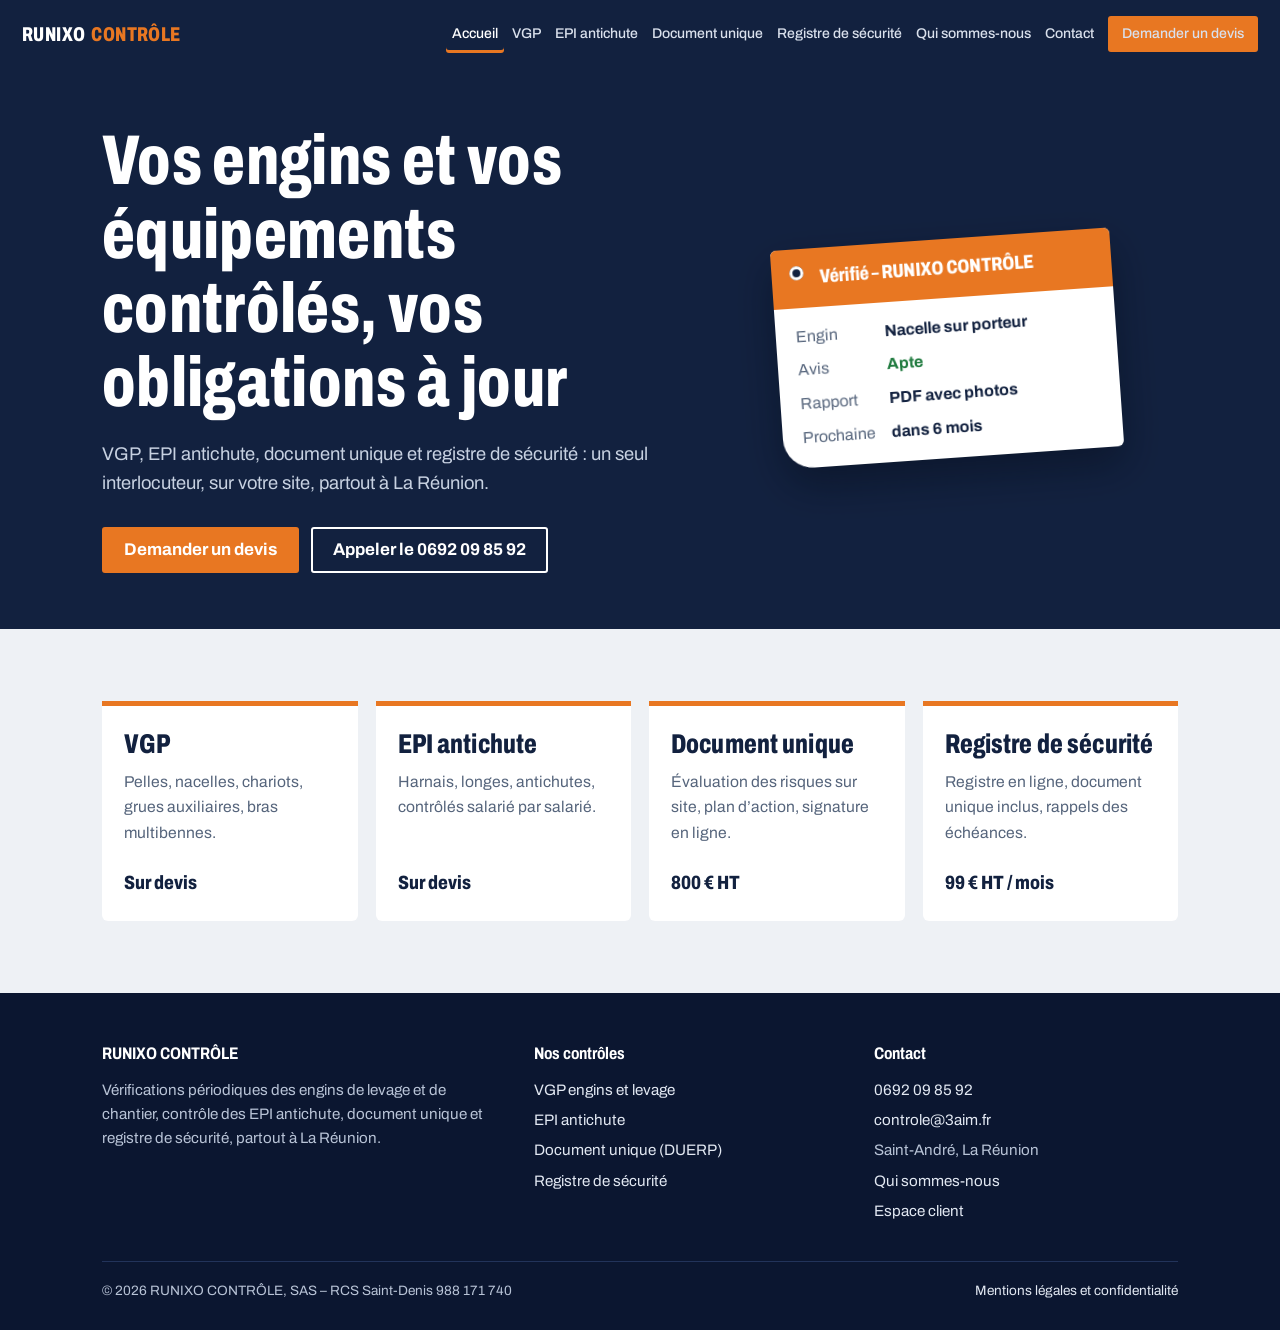
==== index.html @ d02f0254 "Add files via upload" ====
<!DOCTYPE html>
<html lang="fr">
<head>
<meta charset="utf-8">
<meta name="viewport" content="width=device-width, initial-scale=1, viewport-fit=cover">
<title>RUNIXO CONTRÔLE – VGP, EPI antichute, DUERP et registre de sécurité à La Réunion</title>
<meta name="description" content="Vérifications générales périodiques (VGP) des engins de levage et de chantier, contrôle des EPI antichute, document unique et registre de sécurité pour les entreprises de La Réunion.">
<meta name="theme-color" content="#12213F">
<link rel="icon" href="data:image/svg+xml,%3Csvg xmlns='http://www.w3.org/2000/svg' viewBox='0 0 32 32'%3E%3Crect width='32' height='32' rx='4' fill='%2312213F'/%3E%3Cpath d='M9 16.5l4.5 4.5L23 11' stroke='%23E87722' stroke-width='4' fill='none'/%3E%3C/svg%3E">
<link rel="preconnect" href="https://fonts.googleapis.com">
<link rel="preconnect" href="https://fonts.gstatic.com" crossorigin>
<link href="https://fonts.googleapis.com/css2?family=Archivo:wdth,wght@62..125,400..800&display=swap" rel="stylesheet">
<link rel="stylesheet" href="style.css">
</head>
<body>
<header class="top">
  <div class="wrap">
    <a class="brand" href="index.html" aria-label="RUNIXO CONTRÔLE, accueil">RUNIXO <b>CONTRÔLE</b></a>
    <button class="menu-btn" aria-expanded="false" aria-controls="nav">Menu</button>
    <nav class="nav" id="nav" aria-label="Navigation principale">
      <a href="index.html" aria-current="page">Accueil</a><a href="vgp.html">VGP</a><a href="epi.html">EPI antichute</a><a href="duerp.html">Document unique</a><a href="registre.html">Registre de sécurité</a><a href="qui-sommes-nous.html">Qui sommes-nous</a><a href="contact.html">Contact</a>
      <a class="btn btn-or" href="contact.html">Demander un devis</a>
    </nav>
  </div>
</header>
<main>
<section class="hero"><div class="wrap">
  <div>
    <h1>Vos engins et vos équipements contrôlés, vos obligations à jour</h1>
    <p class="lead">VGP, EPI antichute, document unique et registre de sécurité : un seul interlocuteur, sur votre site, partout à La Réunion.</p>
    <div class="ctas">
      <a class="btn btn-or" href="contact.html">Demander un devis</a>
      <a class="btn btn-line" href="tel:+262692098592">Appeler le 0692 09 85 92</a>
    </div>
  </div>
  <div class="tag solo" aria-hidden="true">
    <div class="t-head">Vérifié – RUNIXO CONTRÔLE</div>
    <dl>
      <dt>Engin</dt><dd>Nacelle sur porteur</dd>
      <dt>Avis</dt><dd class="ok">Apte</dd>
      <dt>Rapport</dt><dd>PDF avec photos</dd>
      <dt>Prochaine</dt><dd>dans 6 mois</dd>
    </dl>
  </div>
</div></section>

<section class="sec"><div class="wrap">
  <div class="tiles">
    <a class="tile" href="vgp.html">
      <h2>VGP</h2>
      <p>Pelles, nacelles, chariots, grues auxiliaires, bras multibennes.</p>
      <span class="t-price">Sur devis</span>
    </a>
    <a class="tile" href="epi.html">
      <h2>EPI antichute</h2>
      <p>Harnais, longes, antichutes, contrôlés salarié par salarié.</p>
      <span class="t-price">Sur devis</span>
    </a>
    <a class="tile" href="duerp.html">
      <h2>Document unique</h2>
      <p>Évaluation des risques sur site, plan d’action, signature en ligne.</p>
      <span class="t-price">800 € HT</span>
    </a>
    <a class="tile" href="registre.html">
      <h2>Registre de sécurité</h2>
      <p>Registre en ligne, document unique inclus, rappels des échéances.</p>
      <span class="t-price">99 € HT / mois</span>
    </a>
  </div>
</div></section>

</main>
<footer class="foot">
  <div class="wrap">
    <div class="cols">
      <div>
        <h4>RUNIXO CONTRÔLE</h4>
        <p>Vérifications périodiques des engins de levage et de chantier, contrôle des EPI antichute, document unique et registre de sécurité, partout à La Réunion.</p>
      </div>
      <div>
        <h4>Nos contrôles</h4>
        <ul>
          <li><a href="vgp.html">VGP engins et levage</a></li>
          <li><a href="epi.html">EPI antichute</a></li>
          <li><a href="duerp.html">Document unique (DUERP)</a></li>
          <li><a href="registre.html">Registre de sécurité</a></li>
        </ul>
      </div>
      <div>
        <h4>Contact</h4>
        <ul>
          <li><a href="tel:+262692098592">0692 09 85 92</a></li>
          <li><a href="mailto:controle@3aim.fr">controle@3aim.fr</a></li>
          <li>Saint-André, La Réunion</li>
          <li><a href="qui-sommes-nous.html">Qui sommes-nous</a></li>
          <li><a href="https://espace.3aim.fr">Espace client</a></li>
        </ul>
      </div>
    </div>
    <div class="legal">
      <span>© 2026 RUNIXO CONTRÔLE, SAS – RCS Saint-Denis 988 171 740</span>
      <span><a href="mentions-legales.html">Mentions légales et confidentialité</a></span>
    </div>
  </div>
</footer>
<script src="script.js"></script>
</body>
</html>
---- style.css ----
/* RUNIXO CONTRÔLE — controle.3aim.fr */
:root{
  --navy:#12213F; --navy-2:#1A3A6B; --orange:#E87722; --orange-dk:#C45F12;
  --bg:#EEF1F5; --surface:#FFFFFF; --text:#12213F; --muted:#56657C; --line:#D3DAE4;
  --tag:#FFFFFF; --hero-ink:#FFFFFF;
  --maxw:1120px;
  color-scheme:light;
  box-sizing:border-box;
  padding-top:env(safe-area-inset-top,0px);
  padding-bottom:env(safe-area-inset-bottom,0px);
}
@media (prefers-color-scheme:dark){
  :root:not([data-theme="light"]){--bg:#0D1526;--surface:#15213A;--text:#E7ECF4;--muted:#9EABC0;--line:#273652;--tag:#F4F6F9;color-scheme:dark}
}
:root[data-theme="dark"]{--bg:#0D1526;--surface:#15213A;--text:#E7ECF4;--muted:#9EABC0;--line:#273652;--tag:#F4F6F9;color-scheme:dark}
*,*::before,*::after{box-sizing:inherit}
html{scroll-padding-top:calc(env(safe-area-inset-top,0px) + 80px)}
body{margin:0;background:var(--bg);color:var(--text);font-family:"Archivo",system-ui,-apple-system,"Segoe UI",Roboto,Arial,sans-serif;font-size:17px;line-height:1.6;-webkit-font-smoothing:antialiased}
img{max-width:100%;height:auto;display:block}
a{color:inherit}
:focus-visible{outline:3px solid var(--orange);outline-offset:3px}
.wrap{max-width:var(--maxw);margin:0 auto;padding:0 22px}
h1,h2,h3{font-stretch:72%;font-weight:800;line-height:1.05;letter-spacing:.005em;margin:0}
h1{font-size:clamp(2.4rem,6.4vw,4.4rem)}
h2{font-size:clamp(1.8rem,3.6vw,2.6rem);margin-bottom:.5em}
h3{font-size:1.35rem;margin-bottom:.35em}
p{margin:0 0 1em;max-width:68ch}
.lead{font-size:1.15rem;color:var(--muted)}

/* En-tête */
body::before{content:"";position:fixed;inset:0 0 auto;height:env(safe-area-inset-top,0px);z-index:60;background:#12213F}
.top{position:sticky;top:env(safe-area-inset-top,0px);z-index:50;background:#12213F;color:#fff}
.top .wrap{display:flex;align-items:center;gap:18px;min-height:68px}
.brand{display:flex;align-items:baseline;gap:6px;text-decoration:none;font-stretch:70%;font-weight:800;font-size:1.45rem;letter-spacing:.02em;white-space:nowrap}
.brand b{color:var(--orange);font-weight:800}
.brand img{height:40px;width:auto}
.nav{display:flex;gap:2px;margin-left:auto;align-items:center}
.nav a{white-space:nowrap;text-decoration:none;padding:8px 10px;border-radius:3px;font-size:.95rem;font-weight:500;color:#D9E0EC}
.nav a:hover{color:#fff;background:rgba(255,255,255,.08)}
.nav a[aria-current="page"]{color:#fff;box-shadow:inset 0 -3px 0 var(--orange)}
.btn{display:inline-flex;align-items:center;justify-content:center;gap:8px;text-decoration:none;font:inherit;font-weight:700;border:0;border-radius:3px;padding:13px 22px;cursor:pointer;line-height:1.2}
.btn-or{background:var(--orange);color:#fff}
.btn-or:hover{background:var(--orange-dk)}
.btn-line{background:transparent;color:inherit;box-shadow:inset 0 0 0 2px currentColor}
.top .btn{padding:10px 16px;margin-left:8px}
.menu-btn{display:none;margin-left:auto;background:transparent;color:#fff;border:1px solid rgba(255,255,255,.35);border-radius:3px;padding:8px 12px;font:inherit;font-weight:600;cursor:pointer}
@media (max-width:1140px){
  .menu-btn{display:block}
  .nav{display:none;position:absolute;left:0;right:0;top:100%;flex-direction:column;align-items:stretch;background:#12213F;padding:8px 22px 18px;border-top:1px solid rgba(255,255,255,.1)}
  .nav.open{display:flex}
  .nav a{padding:12px 4px;font-size:1.05rem}
  .top .btn{margin:10px 0 0}
}

/* Héros d'accueil */
.hero{background:#12213F;color:var(--hero-ink);overflow:hidden}
.hero .wrap{display:grid;grid-template-columns:1.1fr .9fr;gap:48px;align-items:center;padding-top:56px;padding-bottom:64px}
.hero p.lead{color:#C7D1E1;margin-top:20px}
.hero .ctas{display:flex;gap:12px;flex-wrap:wrap;margin-top:28px}
.hero .tel{color:#C7D1E1;margin-top:18px;font-size:.98rem}
.hero .tel a{color:#fff;font-weight:700;text-decoration:none}
.shot{position:relative}
.shot img{border-radius:4px;aspect-ratio:4/5;object-fit:cover;width:100%}
/* L'étiquette de vérification : l'élément signature du site */
.tag{position:absolute;left:-36px;bottom:34px;width:250px;background:var(--tag);color:#12213F;border-radius:6px 6px 6px 30px;box-shadow:0 18px 40px rgba(4,10,25,.45);transform:rotate(-4deg);overflow:hidden}
.tag::before{content:"";position:absolute;left:16px;top:13px;width:14px;height:14px;border-radius:50%;background:#12213F;box-shadow:0 0 0 3px #fff inset}
.tag .t-head{background:var(--orange);color:#fff;padding:10px 14px 10px 42px;font-stretch:75%;font-weight:800;font-size:1.05rem}
.tag dl{margin:0;padding:12px 16px 14px;display:grid;grid-template-columns:auto 1fr;gap:4px 12px;font-size:.88rem}
.tag dt{color:#56657C}
.tag dd{margin:0;font-weight:700}
.tag .ok{color:#1F7A3E}
@media (max-width:860px){
  .hero .wrap{grid-template-columns:1fr;gap:36px;padding-top:36px}
  .tag{left:12px;bottom:18px;width:230px}
}

/* Sections */
.sec{padding:72px 0}
.sec.alt{background:var(--surface)}
.sec-head{max-width:720px;margin-bottom:36px}

/* Tableau des contrôles */
.board{border-top:3px solid var(--navy-2)}
.board-row{display:grid;grid-template-columns:1.1fr 1.7fr .8fr .8fr auto;gap:22px;align-items:center;padding:22px 4px;border-bottom:1px solid var(--line);text-decoration:none}
.board-row:hover h3{color:var(--orange)}
.board-row p{margin:0;color:var(--muted);font-size:.98rem}
.board-row .k{display:block;font-size:.8rem;color:var(--muted)}
.board-row .v{font-weight:700;font-variant-numeric:tabular-nums}
.board-row .go{font-weight:700;color:var(--orange);white-space:nowrap}
.board-head{display:grid;grid-template-columns:1.1fr 1.7fr .8fr .8fr auto;gap:22px;padding:10px 4px;font-size:.85rem;color:var(--muted)}
@media (max-width:860px){
  .board-head{display:none}
  .board-row{grid-template-columns:1fr 1fr;gap:8px 18px}
  .board-row h3,.board-row>p{grid-column:1/-1}
  .board-row .go{grid-column:1/-1}
}
@media (min-width:861px){.board-row .k{display:none}}

/* Étapes (une vraie séquence) */
.steps{list-style:none;margin:0;padding:0;display:grid;grid-template-columns:repeat(4,1fr);gap:0;counter-reset:s}
.steps li{counter-increment:s;padding:0 22px 0 0;position:relative}
.steps li::before{content:counter(s);display:flex;align-items:center;justify-content:center;width:44px;height:44px;border-radius:50%;background:var(--orange);color:#fff;font-weight:800;font-size:1.15rem;margin-bottom:14px;position:relative;z-index:1}
.steps li::after{content:"";position:absolute;top:21px;left:44px;right:0;height:2px;background:var(--line)}
.steps li:last-child::after{display:none}
.steps p{color:var(--muted);font-size:.98rem}
@media (max-width:860px){.steps{grid-template-columns:1fr 1fr;gap:28px}.steps li::after{display:none}}
@media (max-width:520px){.steps{grid-template-columns:1fr}}

/* Bandeau */
.band{background:var(--orange);color:#fff}
.band .wrap{display:flex;gap:24px;align-items:center;justify-content:space-between;flex-wrap:wrap;padding-top:36px;padding-bottom:36px}
.band h2{margin:0;color:#fff}
.band p{margin:6px 0 0;color:#FFF1E6}
.band .btn{background:#12213F;color:#fff}

/* Pages de service */
.page-head{background:#12213F;color:#fff;padding:56px 0 48px}
.page-head .wrap{display:grid;grid-template-columns:1.4fr .6fr;gap:40px;align-items:end}
.page-head p.lead{color:#C7D1E1;margin:18px 0 0}
.facts{border-left:4px solid var(--orange);padding:4px 0 4px 18px}
.facts div{margin-bottom:12px}
.facts span{display:block;font-size:.85rem;color:#AEB9CC}
.facts strong{font-size:1.15rem;font-stretch:80%}
@media (max-width:860px){.page-head .wrap{grid-template-columns:1fr}}
.split{display:grid;grid-template-columns:1fr 1fr;gap:56px;align-items:start}
@media (max-width:860px){.split{grid-template-columns:1fr;gap:32px}}
.checks{list-style:none;margin:0 0 1em;padding:0}
.checks li{padding:10px 0 10px 32px;border-bottom:1px solid var(--line);position:relative}
.checks li::before{content:"";position:absolute;left:4px;top:17px;width:14px;height:8px;border-left:3px solid var(--orange);border-bottom:3px solid var(--orange);transform:rotate(-45deg)}
.figure img{border-radius:4px;width:100%;aspect-ratio:4/3;object-fit:cover}
.figure figcaption{font-size:.9rem;color:var(--muted);margin-top:8px}
.figure{margin:0}
.note{background:var(--surface);border-left:4px solid var(--navy-2);padding:16px 20px;border-radius:0 4px 4px 0;font-size:.98rem}
.sec.alt .note{background:var(--bg)}
.thumbs{display:grid;grid-template-columns:repeat(3,1fr);gap:12px}
.thumbs img{aspect-ratio:1;object-fit:cover;border-radius:4px;width:100%}
.thumbs .ph{aspect-ratio:1;border-radius:4px;border:2px dashed var(--line);display:flex;align-items:center;justify-content:center;color:var(--muted);font-size:.9rem;text-align:center;padding:10px}

/* Tarifs */
.price{background:var(--surface);border:2px solid var(--navy-2);border-radius:6px;overflow:hidden}
.price .p-top{background:#12213F;color:#fff;padding:24px 26px}
.price .amount{font-stretch:62%;font-weight:800;font-size:4rem;line-height:1}
.price .amount small{font-size:1.1rem;font-stretch:90%;font-weight:600;margin-left:6px}
.price .p-body{padding:22px 26px}
.price.side{border-color:var(--line)}
.price.side .p-top{background:var(--bg);color:var(--text)}
.price.side .amount{font-size:3rem}
.prices{display:grid;grid-template-columns:1.3fr 1fr;gap:24px;align-items:start}
@media (max-width:860px){.prices{grid-template-columns:1fr}}
.small{font-size:.9rem;color:var(--muted)}

/* Formulaire */
.form{display:grid;grid-template-columns:1fr 1fr;gap:16px 20px;background:var(--surface);padding:28px;border-radius:6px;border:1px solid var(--line)}
.form .full{grid-column:1/-1}
.form label{display:block;font-weight:600;font-size:.95rem;margin-bottom:6px}
.form input,.form select,.form textarea{width:100%;font:inherit;padding:11px 12px;border:1px solid var(--line);border-radius:3px;background:var(--bg);color:var(--text)}
.form textarea{min-height:130px;resize:vertical}
.form fieldset{border:0;margin:0;padding:0}
.form legend{font-weight:600;font-size:.95rem;margin-bottom:8px}
.choices{display:flex;flex-wrap:wrap;gap:8px}
.choices label{display:flex;align-items:center;gap:8px;font-weight:500;margin:0;padding:9px 14px;border:1px solid var(--line);border-radius:3px;cursor:pointer;background:var(--bg)}
.choices input{width:auto;margin:0;accent-color:var(--orange)}
.consent{display:flex;gap:10px;align-items:flex-start;font-size:.92rem;color:var(--muted)}
.consent input{width:auto;margin-top:5px;accent-color:var(--orange)}
.form-msg{grid-column:1/-1;margin:0;font-weight:600}
.form-msg.ok{color:#1F7A3E}
.form-msg.err{color:#B42318}
@media (max-width:640px){.form{grid-template-columns:1fr;padding:20px}}
.hp{position:absolute;left:-9999px}

/* Pied de page */
.foot{background:#0B1630;color:#B8C3D6;padding:48px 0 28px;font-size:.95rem}
.foot .cols{display:grid;grid-template-columns:1.3fr 1fr 1fr;gap:36px}
.foot h4{color:#fff;font-stretch:80%;font-size:1.05rem;margin:0 0 10px}
.foot a{color:#E2E8F2;text-decoration:none}
.foot a:hover{color:var(--orange)}
.foot ul{list-style:none;margin:0;padding:0}
.foot li{margin-bottom:6px}
.foot .legal{border-top:1px solid #22335A;margin-top:32px;padding-top:18px;font-size:.85rem;display:flex;gap:18px;flex-wrap:wrap;justify-content:space-between}
@media (max-width:760px){.foot .cols{grid-template-columns:1fr}}

.prose h2{margin-top:1.4em;font-size:1.6rem}
.prose{max-width:760px}

@media (prefers-reduced-motion:no-preference){
  .tag{animation:tagin .7s .25s both cubic-bezier(.2,.8,.2,1)}
  @keyframes tagin{from{opacity:0;transform:translateY(24px) rotate(-12deg)}to{opacity:1;transform:rotate(-4deg)}}
}

/* Version sans photos : étiquette seule dans le héros */
.tag.solo{position:relative;left:auto;bottom:auto;width:100%;max-width:340px;justify-self:center;font-size:1.05rem}
.tag.solo .t-head{font-size:1.2rem;padding:14px 18px 14px 48px}
.tag.solo::before{left:18px;top:17px}
.tag.solo dl{padding:16px 20px 18px;gap:8px 16px;font-size:1rem}
@media (max-width:860px){.tag.solo{left:auto;bottom:auto;width:100%;max-width:320px;justify-self:start}}

/* Tuiles d'accueil */
.tiles{display:grid;grid-template-columns:repeat(4,1fr);gap:18px}
.tile{display:flex;flex-direction:column;background:var(--surface);border-top:5px solid var(--orange);border-radius:0 0 6px 6px;padding:24px 22px 22px;text-decoration:none;min-height:220px}
.tile h2{font-size:1.7rem;margin-bottom:.4em}
.tile p{color:var(--muted);font-size:.98rem;flex:1}
.tile .t-price{font-weight:800;font-stretch:80%;font-size:1.2rem;color:var(--text)}
.tile:hover h2{color:var(--orange)}
@media (max-width:980px){.tiles{grid-template-columns:1fr 1fr}}
@media (max-width:520px){.tiles{grid-template-columns:1fr}.tile{min-height:0}}
.h3{font-size:1.35rem;margin-bottom:.35em}
.hero .wrap{padding-bottom:56px}
.top .wrap{max-width:1320px}
@media (min-width:1141px){.nav a{padding:8px 9px;font-size:.93rem}.top .btn{padding:10px 14px;margin-left:6px}}
@media (min-width:1141px) and (max-width:1300px){.brand{font-size:1.25rem}.nav a{padding:8px 6px;font-size:.88rem}}
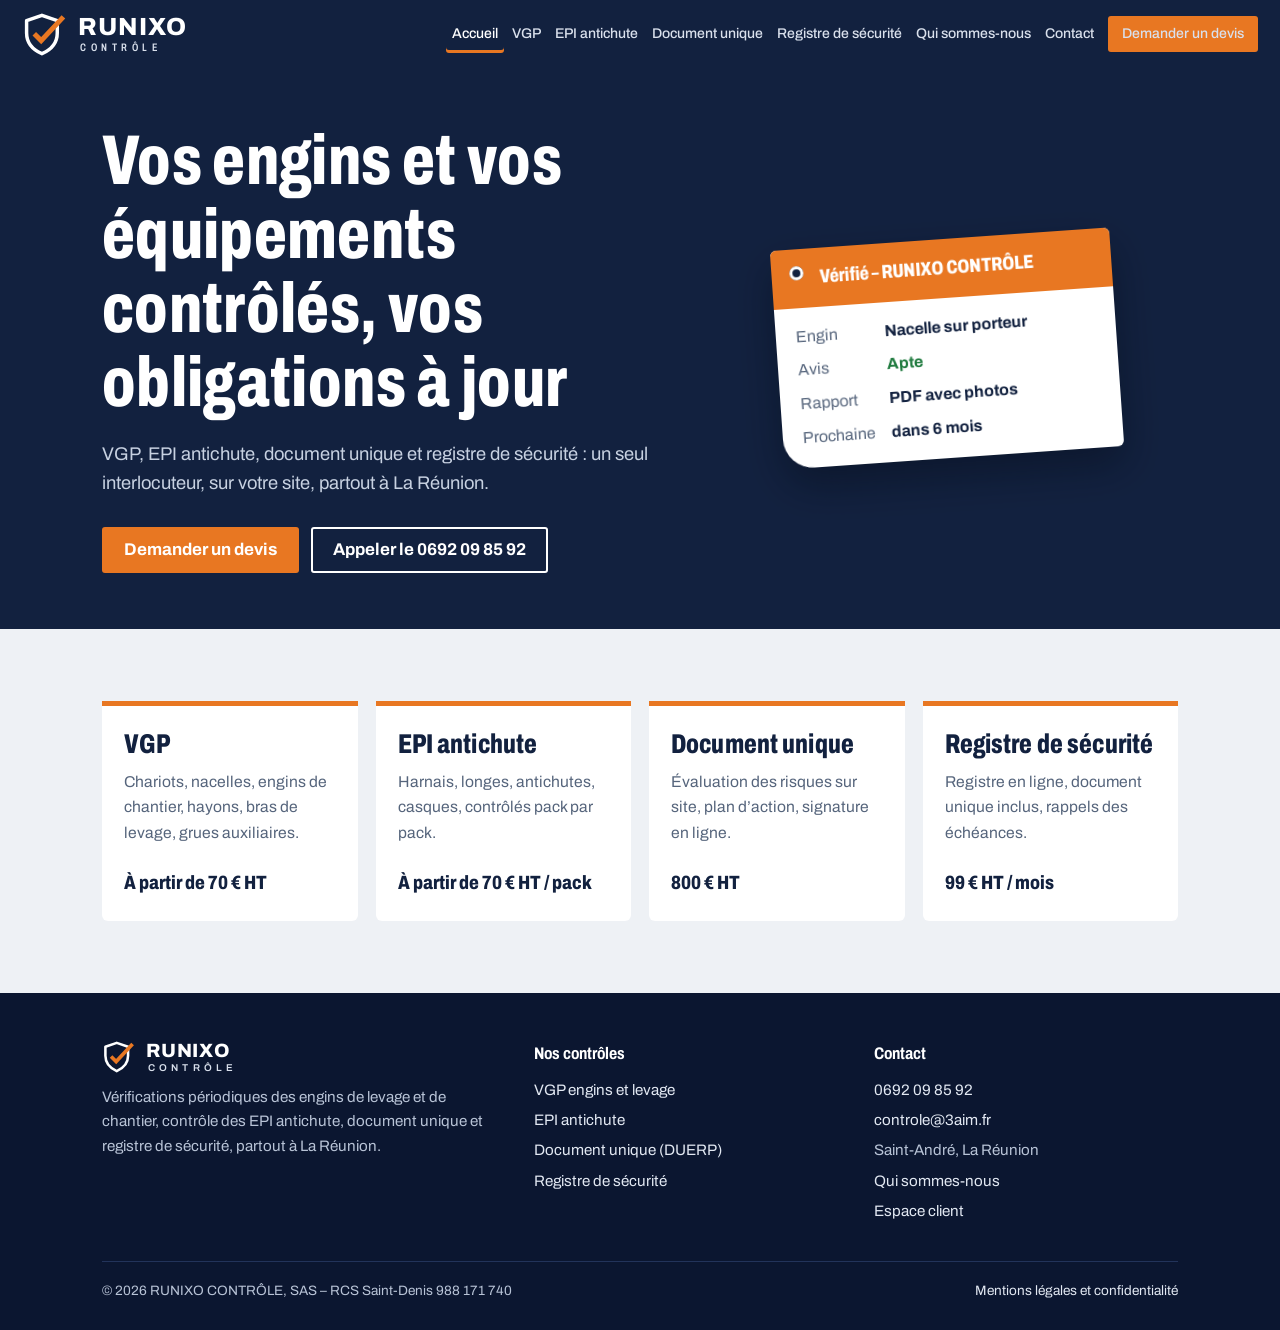
==== commit 7215bb0b: "Add files via upload" ====
--- a/index.html
+++ b/index.html
@@ -6,7 +6,7 @@
 <title>RUNIXO CONTRÔLE – VGP, EPI antichute, DUERP et registre de sécurité à La Réunion</title>
 <meta name="description" content="Vérifications générales périodiques (VGP) des engins de levage et de chantier, contrôle des EPI antichute, document unique et registre de sécurité pour les entreprises de La Réunion.">
 <meta name="theme-color" content="#12213F">
-<link rel="icon" href="data:image/svg+xml,%3Csvg xmlns='http://www.w3.org/2000/svg' viewBox='0 0 32 32'%3E%3Crect width='32' height='32' rx='4' fill='%2312213F'/%3E%3Cpath d='M9 16.5l4.5 4.5L23 11' stroke='%23E87722' stroke-width='4' fill='none'/%3E%3C/svg%3E">
+<link rel="icon" href="data:image/svg+xml,%3Csvg xmlns='http://www.w3.org/2000/svg' viewBox='0 0 120 112'%3E%3Cpath d='M52 6 L92 20 V52 C92 78 75 96 52 106 C29 96 12 78 12 52 V20 Z' fill='%23fff' stroke='%2312213F' stroke-width='9' stroke-linejoin='round'/%3E%3Cpath d='M32 54 L50 72 L108 10' fill='none' stroke='%23E87722' stroke-width='13'/%3E%3C/svg%3E">
 <link rel="preconnect" href="https://fonts.googleapis.com">
 <link rel="preconnect" href="https://fonts.gstatic.com" crossorigin>
 <link href="https://fonts.googleapis.com/css2?family=Archivo:wdth,wght@62..125,400..800&display=swap" rel="stylesheet">
@@ -15,7 +15,7 @@
 <body>
 <header class="top">
   <div class="wrap">
-    <a class="brand" href="index.html" aria-label="RUNIXO CONTRÔLE, accueil">RUNIXO <b>CONTRÔLE</b></a>
+    <a class="brand" href="index.html" aria-label="RUNIXO CONTRÔLE, accueil"><svg class="logo" viewBox="0 0 120 112" aria-hidden="true"><path d="M52 6 L92 20 V52 C92 78 75 96 52 106 C29 96 12 78 12 52 V20 Z" fill="none" stroke="currentColor" stroke-width="9" stroke-linejoin="round"/><path d="M32 54 L50 72 L108 10" fill="none" stroke="#E87722" stroke-width="13"/></svg><span class="wm"><b>RUNIXO</b><small>CONTRÔLE</small></span></a>
     <button class="menu-btn" aria-expanded="false" aria-controls="nav">Menu</button>
     <nav class="nav" id="nav" aria-label="Navigation principale">
       <a href="index.html" aria-current="page">Accueil</a><a href="vgp.html">VGP</a><a href="epi.html">EPI antichute</a><a href="duerp.html">Document unique</a><a href="registre.html">Registre de sécurité</a><a href="qui-sommes-nous.html">Qui sommes-nous</a><a href="contact.html">Contact</a>
@@ -48,13 +48,13 @@
   <div class="tiles">
     <a class="tile" href="vgp.html">
       <h2>VGP</h2>
-      <p>Pelles, nacelles, chariots, grues auxiliaires, bras multibennes.</p>
-      <span class="t-price">Sur devis</span>
+      <p>Chariots, nacelles, engins de chantier, hayons, bras de levage, grues auxiliaires.</p>
+      <span class="t-price">À partir de 70 € HT</span>
     </a>
     <a class="tile" href="epi.html">
       <h2>EPI antichute</h2>
-      <p>Harnais, longes, antichutes, contrôlés salarié par salarié.</p>
-      <span class="t-price">Sur devis</span>
+      <p>Harnais, longes, antichutes, casques, contrôlés pack par pack.</p>
+      <span class="t-price">À partir de 70 € HT / pack</span>
     </a>
     <a class="tile" href="duerp.html">
       <h2>Document unique</h2>
@@ -74,7 +74,7 @@
   <div class="wrap">
     <div class="cols">
       <div>
-        <h4>RUNIXO CONTRÔLE</h4>
+        <div class="foot-logo"><svg class="logo" viewBox="0 0 120 112" aria-hidden="true"><path d="M52 6 L92 20 V52 C92 78 75 96 52 106 C29 96 12 78 12 52 V20 Z" fill="none" stroke="currentColor" stroke-width="9" stroke-linejoin="round"/><path d="M32 54 L50 72 L108 10" fill="none" stroke="#E87722" stroke-width="13"/></svg><span class="wm"><b>RUNIXO</b><small>CONTRÔLE</small></span></div>
         <p>Vérifications périodiques des engins de levage et de chantier, contrôle des EPI antichute, document unique et registre de sécurité, partout à La Réunion.</p>
       </div>
       <div>
--- a/style.css
+++ b/style.css
@@ -208,3 +208,30 @@
 .top .wrap{max-width:1320px}
 @media (min-width:1141px){.nav a{padding:8px 9px;font-size:.93rem}.top .btn{padding:10px 14px;margin-left:6px}}
 @media (min-width:1141px) and (max-width:1300px){.brand{font-size:1.25rem}.nav a{padding:8px 6px;font-size:.88rem}}
+
+/* Logo bouclier */
+.brand{align-items:center;gap:10px}
+.brand .logo{width:38px;height:36px;color:#fff;flex:none}
+.wm{display:flex;flex-direction:column;line-height:1}
+.wm b{font-stretch:100%;font-weight:800;font-size:1.35rem;letter-spacing:.04em;color:#fff}
+.wm small{font-size:.62rem;font-weight:600;letter-spacing:.42em;color:#D9E0EC;margin-top:3px;padding-left:2px}
+.foot-logo{display:flex;align-items:center;gap:10px;margin-bottom:12px}
+.foot-logo .logo{width:34px;height:32px;color:#fff}
+.foot-logo .wm b{font-size:1.2rem}
+
+/* Vignettes d'engins */
+.engins{display:grid;grid-template-columns:repeat(auto-fill,minmax(215px,1fr));gap:16px}
+.engin{background:var(--surface);border-radius:6px;overflow:hidden;border:1px solid var(--line);display:flex;flex-direction:column}
+.engin img{width:100%;aspect-ratio:216/124;object-fit:cover}
+.engin .e-body{padding:12px 14px 14px;display:flex;flex-direction:column;flex:1}
+.engin h3{font-size:1.1rem;flex:1;margin-bottom:8px}
+.engin .e-price{font-stretch:70%;font-weight:800;font-size:1.8rem;color:var(--orange);line-height:1}
+.engin .e-price small{font-size:.9rem;font-stretch:100%;color:var(--muted)}
+.engin.other{background:var(--bg);border-style:dashed;justify-content:center}
+.engin.other p{color:var(--muted);font-size:.92rem;margin-bottom:10px}
+.sec.alt .engin{background:var(--bg)}
+.prices.even{grid-template-columns:1fr 1fr}
+@media (max-width:860px){.prices.even{grid-template-columns:1fr}}
+.brand .logo{width:46px;height:43px}
+.brand .wm b{font-size:1.55rem}
+.brand .wm small{font-size:.68rem}
